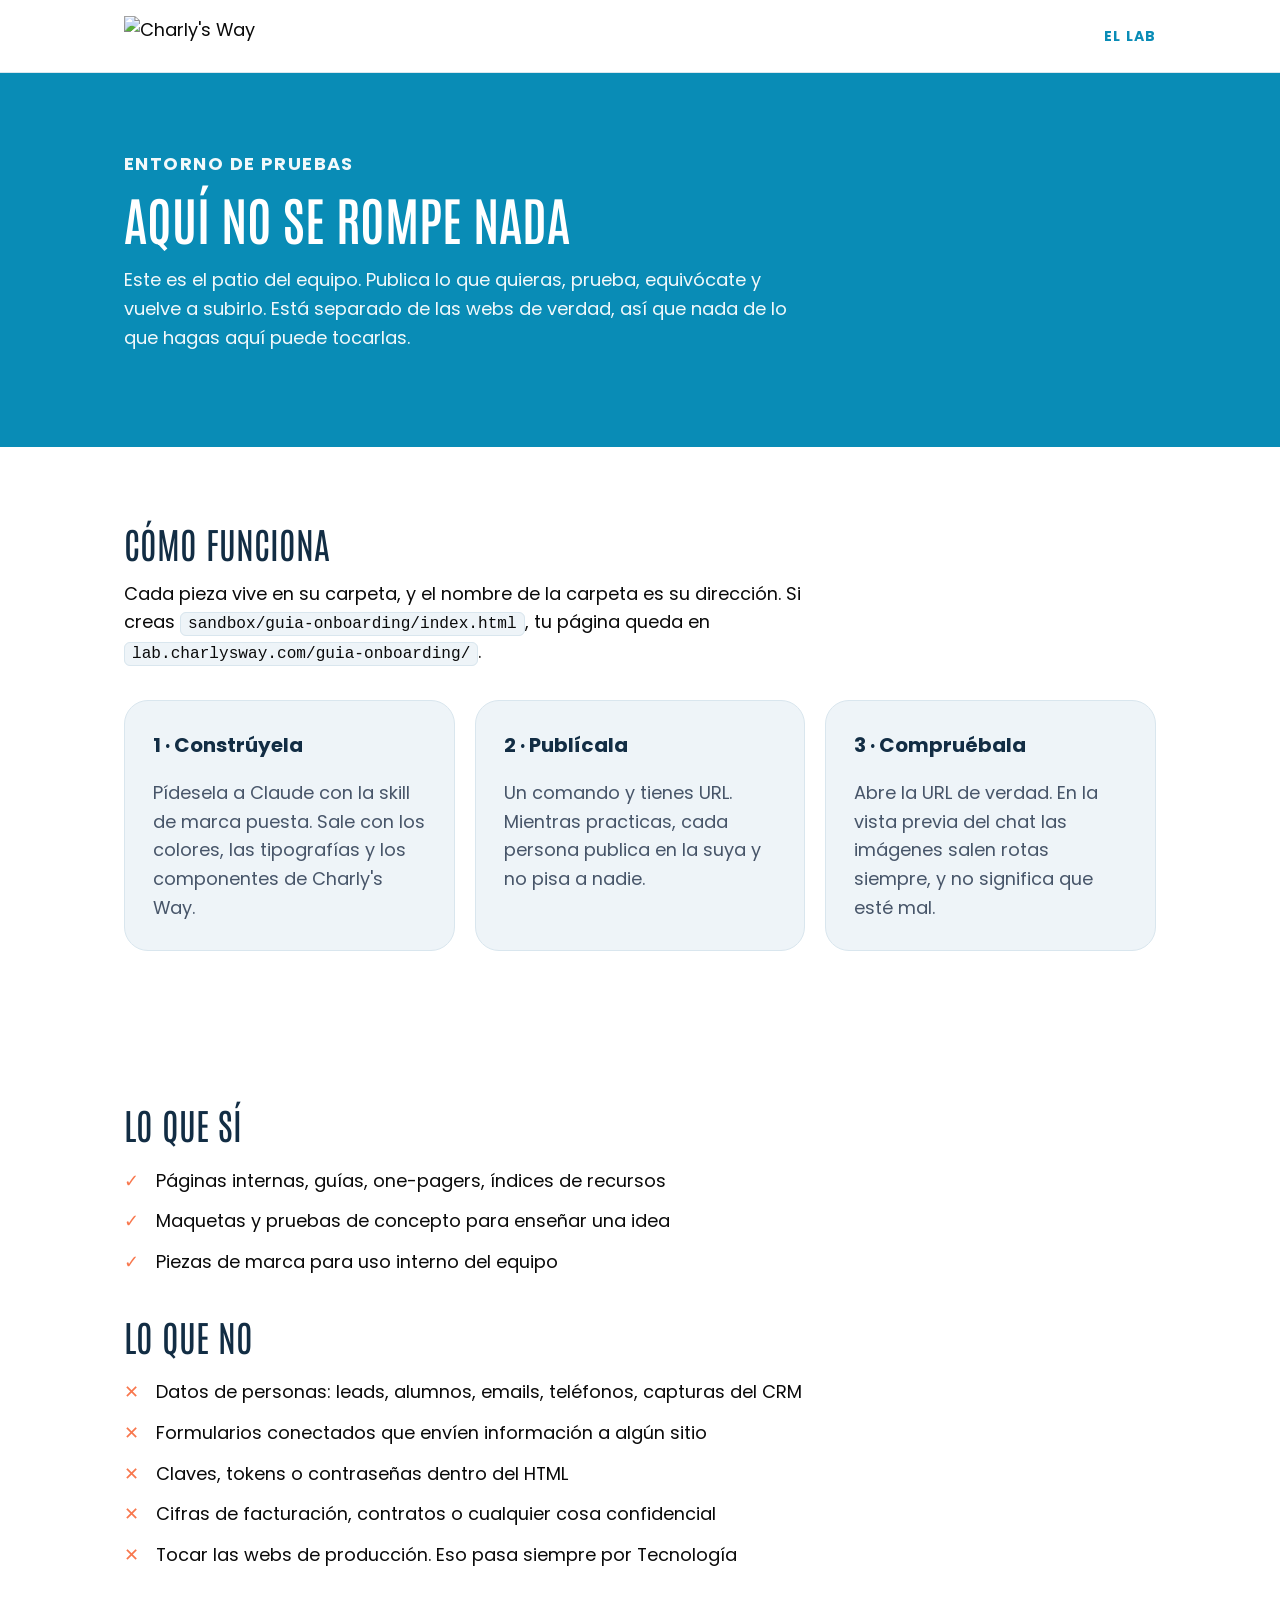
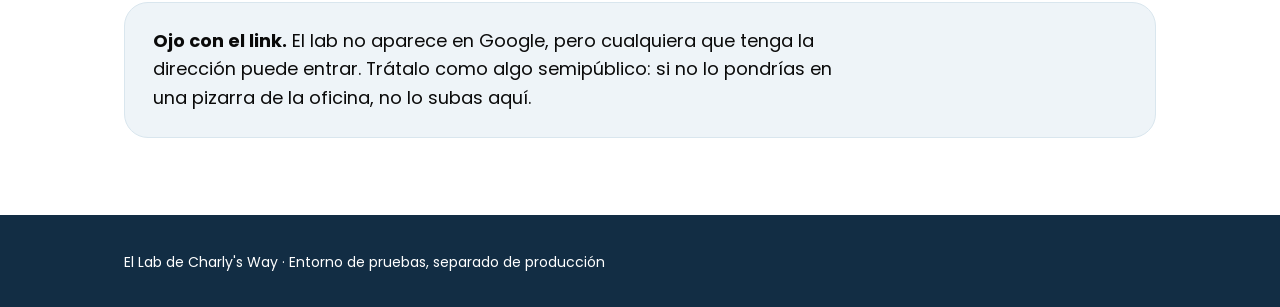
==== sandbox/index.html @ 8978dc8a "Skill de marca Charly's Way + entorno de pruebas El Lab - Plugin charlysway-web con dos skills: cw-m" ====
<!doctype html>
<html lang="es">
<head>
<meta charset="utf-8">
<meta name="viewport" content="width=device-width, initial-scale=1">
<meta name="robots" content="noindex, nofollow">
<title>El Lab · Charly's Way</title>
<link rel="icon" href="https://lp.charlysway.com/brandkit/assets/logos/logo-cw-azul.svg">
<style>
@import url('https://fonts.googleapis.com/css2?family=Antonio:wght@400;600;700&family=Poppins:ital,wght@0,300;0,400;0,500;0,600;0,700;0,800;1,400&display=swap');
:root{
  --cw-azul:#098cb6;--cw-naranja:#f8774d;--cw-oscuro:#122d44;--cw-blanco:#fff;
  --cw-naranja-hover:#fa8a64;--cw-tinta:#0a0a0a;--cw-tinta-suave:#475569;
  --cw-card:#eef4f8;--cw-borde:#d9e6ee;
  --cw-display:'Antonio',sans-serif;--cw-texto:'Poppins',system-ui,-apple-system,'Segoe UI',sans-serif;
  --cw-h1:clamp(2rem,1.4rem + 2.6vw,3.25rem);--cw-h2:clamp(1.5rem,1.2rem + 1.4vw,2.25rem);
  --cw-body:clamp(1rem,.96rem + .2vw,1.125rem);--cw-radio-boton:8px;--cw-radio-card:24px;
  --cw-seccion:clamp(3rem,6vw,5.5rem);--cw-ancho:1080px;
}
*{box-sizing:border-box}
body{margin:0;font-family:var(--cw-texto);font-size:var(--cw-body);line-height:1.6;color:var(--cw-tinta);background:var(--cw-blanco)}
.envoltorio{max-width:var(--cw-ancho);margin:0 auto;padding:0 24px}
h1,h2{font-family:var(--cw-display);text-transform:uppercase;line-height:1.05;margin:0 0 .4em}
h1{font-size:var(--cw-h1);font-weight:600;color:var(--cw-blanco)}
h2{font-size:var(--cw-h2);font-weight:400;color:var(--cw-oscuro)}
h3{font-size:1.25rem;font-weight:700;color:var(--cw-oscuro);margin:0 0 .5em}
p{max-width:62ch}
.cabecera{background:var(--cw-blanco);border-bottom:1.5px solid var(--cw-borde)}
.cabecera .envoltorio{display:flex;align-items:center;justify-content:space-between;gap:24px;padding:16px 24px}
.cabecera img{height:40px;width:auto;display:block}
/* Etiqueta pequeña: Poppins Bold mayúsculas. Antonio solo va en titulares grandes. */
.marca-lab{font-weight:700;text-transform:uppercase;color:var(--cw-azul);font-size:.875rem;letter-spacing:.08em}
.etiqueta{display:inline-block;font-weight:700;text-transform:uppercase;letter-spacing:.08em;font-size:.8125rem;margin:0 0 12px;color:var(--cw-blanco);opacity:.85}
.hero{background:var(--cw-azul) url('https://lp.charlysway.com/brandkit/assets/fotos/BG-03.jpg') center/cover no-repeat;color:var(--cw-blanco);padding:var(--cw-seccion) 0}
.hero p{font-size:1.125rem;opacity:.95}
.claro{background:var(--cw-blanco) url('https://lp.charlysway.com/brandkit/assets/fotos/bg-line-01-scaled.jpg') top center/cover no-repeat;padding:var(--cw-seccion) 0}
.blanco{background:var(--cw-blanco);padding:var(--cw-seccion) 0}
.rejilla{display:grid;gap:20px;grid-template-columns:repeat(auto-fit,minmax(260px,1fr));margin-top:32px}
.card{background:var(--cw-card);border:1.5px solid var(--cw-borde);border-radius:var(--cw-radio-card);padding:28px}
.card p{margin-bottom:0;color:var(--cw-tinta-suave)}
.card a{color:var(--cw-azul);font-weight:600}
.reglas{list-style:none;padding:0;margin:24px 0;max-width:62ch}
.reglas li{position:relative;padding-left:32px;margin-bottom:12px}
.reglas li::before{content:"✓";position:absolute;left:0;color:var(--cw-naranja);font-weight:700;font-size:1.125rem}
.reglas.no li::before{content:"✕"}
.aviso{background:var(--cw-card);border:1.5px solid var(--cw-borde);border-radius:var(--cw-radio-card);padding:24px 28px;margin-top:32px}
.aviso p{margin:0}
code{background:var(--cw-card);border:1px solid var(--cw-borde);border-radius:6px;padding:2px 7px;font-size:.9em}
.pie{background:var(--cw-oscuro);color:var(--cw-blanco);padding:36px 0;font-size:.875rem}
.pie p{margin:0;max-width:none}
</style>
</head>
<body>

<header class="cabecera">
  <div class="envoltorio">
    <img src="https://lp.charlysway.com/brandkit/assets/logos/logo-completo-azul.svg" alt="Charly's Way">
    <span class="marca-lab">El Lab</span>
  </div>
</header>

<section class="hero">
  <div class="envoltorio">
    <p class="etiqueta">Entorno de pruebas</p>
    <h1>Aquí no se rompe nada</h1>
    <p>Este es el patio del equipo. Publica lo que quieras, prueba, equivócate y vuelve a subirlo. Está separado de las webs de verdad, así que nada de lo que hagas aquí puede tocarlas.</p>
  </div>
</section>

<section class="claro">
  <div class="envoltorio">
    <h2>Cómo funciona</h2>
    <p>Cada pieza vive en su carpeta, y el nombre de la carpeta es su dirección. Si creas <code>sandbox/guia-onboarding/index.html</code>, tu página queda en <code>lab.charlysway.com/guia-onboarding/</code>.</p>

    <div class="rejilla">
      <article class="card">
        <h3>1 · Constrúyela</h3>
        <p>Pídesela a Claude con la skill de marca puesta. Sale con los colores, las tipografías y los componentes de Charly's Way.</p>
      </article>
      <article class="card">
        <h3>2 · Publícala</h3>
        <p>Un comando y tienes URL. Mientras practicas, cada persona publica en la suya y no pisa a nadie.</p>
      </article>
      <article class="card">
        <h3>3 · Compruébala</h3>
        <p>Abre la URL de verdad. En la vista previa del chat las imágenes salen rotas siempre, y no significa que esté mal.</p>
      </article>
    </div>
  </div>
</section>

<section class="blanco">
  <div class="envoltorio">
    <h2>Lo que sí</h2>
    <ul class="reglas">
      <li>Páginas internas, guías, one-pagers, índices de recursos</li>
      <li>Maquetas y pruebas de concepto para enseñar una idea</li>
      <li>Piezas de marca para uso interno del equipo</li>
    </ul>

    <h2 style="margin-top:2.5rem">Lo que no</h2>
    <ul class="reglas no">
      <li>Datos de personas: leads, alumnos, emails, teléfonos, capturas del CRM</li>
      <li>Formularios conectados que envíen información a algún sitio</li>
      <li>Claves, tokens o contraseñas dentro del HTML</li>
      <li>Cifras de facturación, contratos o cualquier cosa confidencial</li>
      <li>Tocar las webs de producción. Eso pasa siempre por Tecnología</li>
    </ul>

    <div class="aviso">
      <p><strong>Ojo con el link.</strong> El lab no aparece en Google, pero cualquiera que tenga la dirección puede entrar. Trátalo como algo semipúblico: si no lo pondrías en una pizarra de la oficina, no lo subas aquí.</p>
    </div>
  </div>
</section>

<footer class="pie">
  <div class="envoltorio">
    <p>El Lab de Charly's Way · Entorno de pruebas, separado de producción</p>
  </div>
</footer>

</body>
</html>
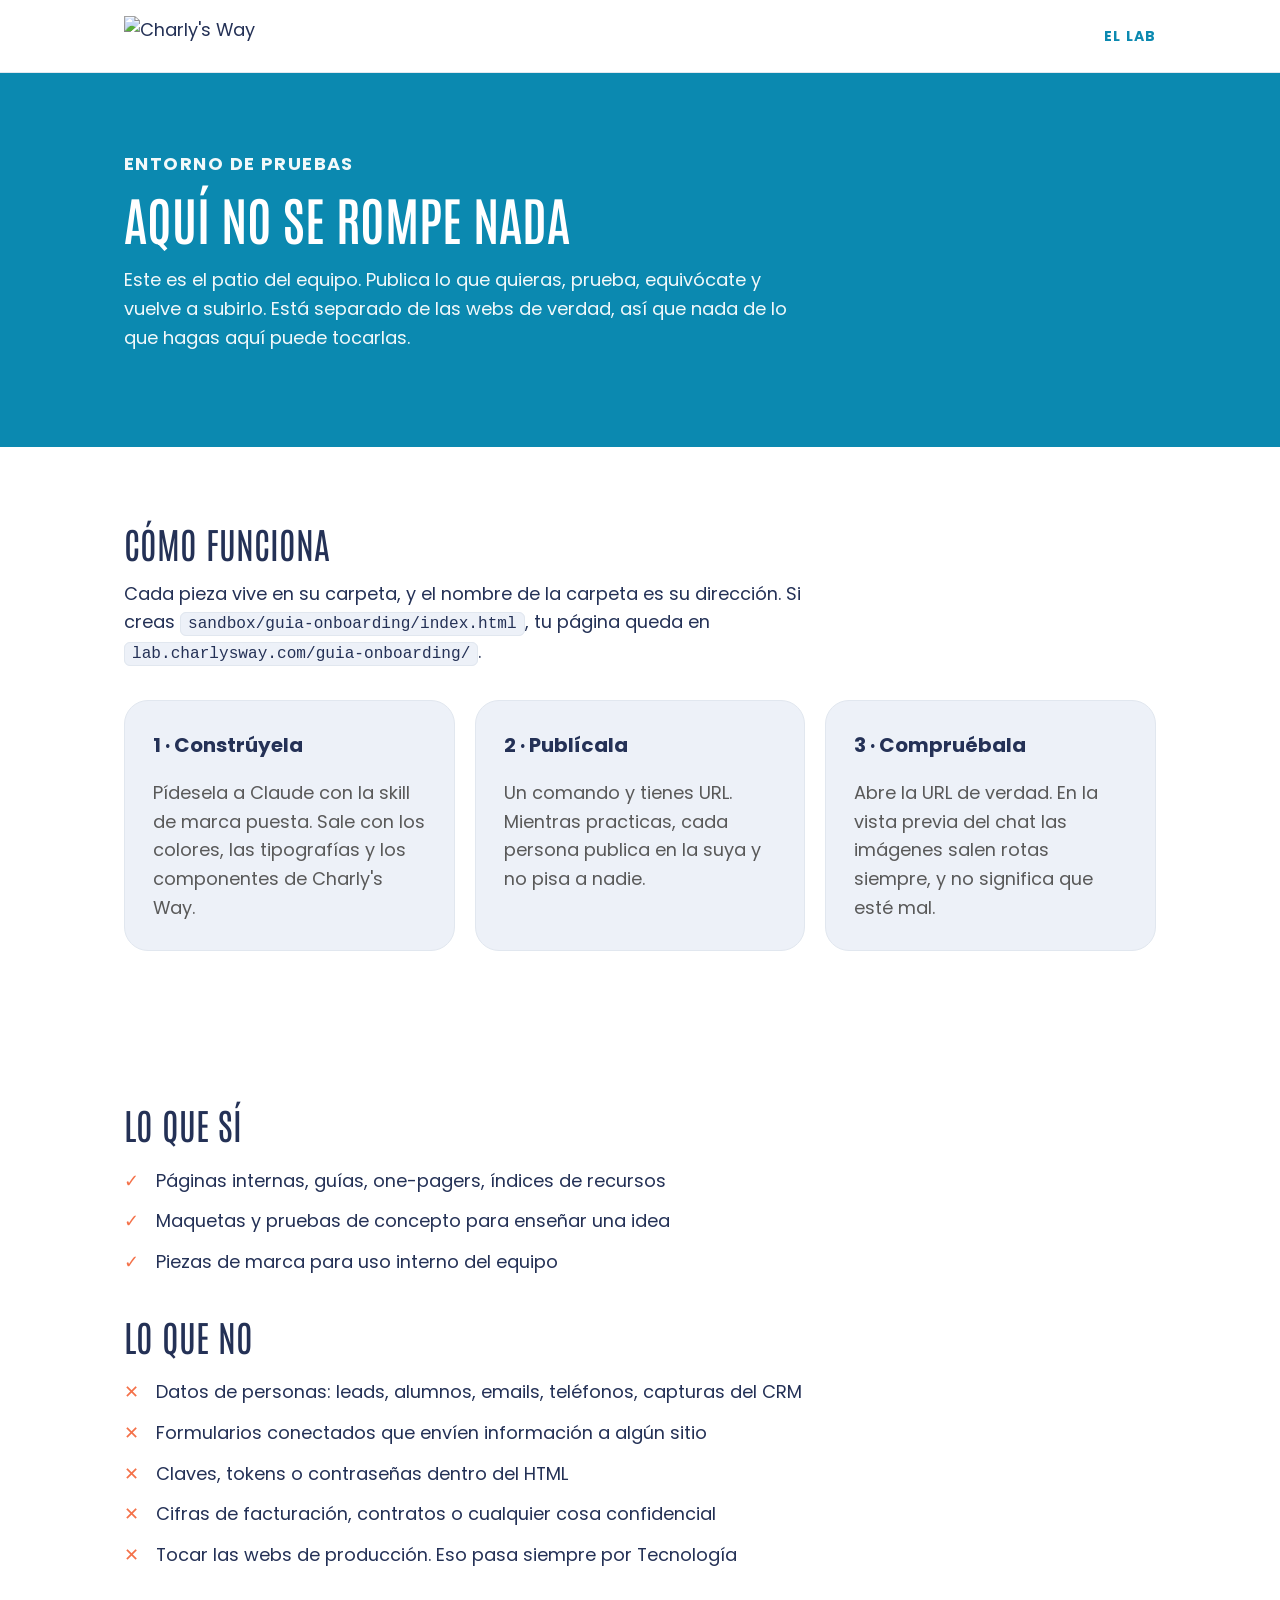
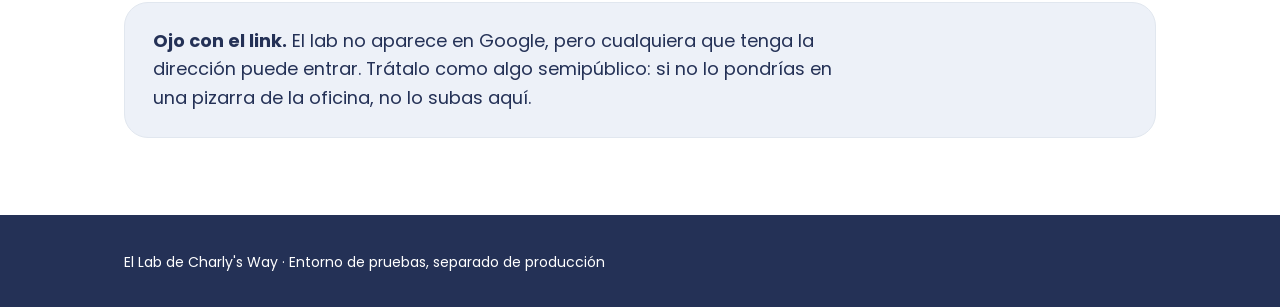
==== commit 3599ccc0: "Alinear la paleta con el manual y el campus + reglas de contraste Hallazgo: el campus (Next 16) usa " ====
--- a/sandbox/index.html
+++ b/sandbox/index.html
@@ -9,9 +9,9 @@
 <style>
 @import url('https://fonts.googleapis.com/css2?family=Antonio:wght@400;600;700&family=Poppins:ital,wght@0,300;0,400;0,500;0,600;0,700;0,800;1,400&display=swap');
 :root{
-  --cw-azul:#098cb6;--cw-naranja:#f8774d;--cw-oscuro:#122d44;--cw-blanco:#fff;
-  --cw-naranja-hover:#fa8a64;--cw-tinta:#0a0a0a;--cw-tinta-suave:#475569;
-  --cw-card:#eef4f8;--cw-borde:#d9e6ee;
+  --cw-azul:#0B89B0;--cw-naranja:#F47149;--cw-oscuro:#243156;--cw-blanco:#fff;
+  --cw-naranja-hover:#E25D33;--cw-tinta:#243156;--cw-tinta-suave:#595959;
+  --cw-card:#EDF1F8;--cw-borde:#E1E7EF;
   --cw-display:'Antonio',sans-serif;--cw-texto:'Poppins',system-ui,-apple-system,'Segoe UI',sans-serif;
   --cw-h1:clamp(2rem,1.4rem + 2.6vw,3.25rem);--cw-h2:clamp(1.5rem,1.2rem + 1.4vw,2.25rem);
   --cw-body:clamp(1rem,.96rem + .2vw,1.125rem);--cw-radio-boton:8px;--cw-radio-card:24px;
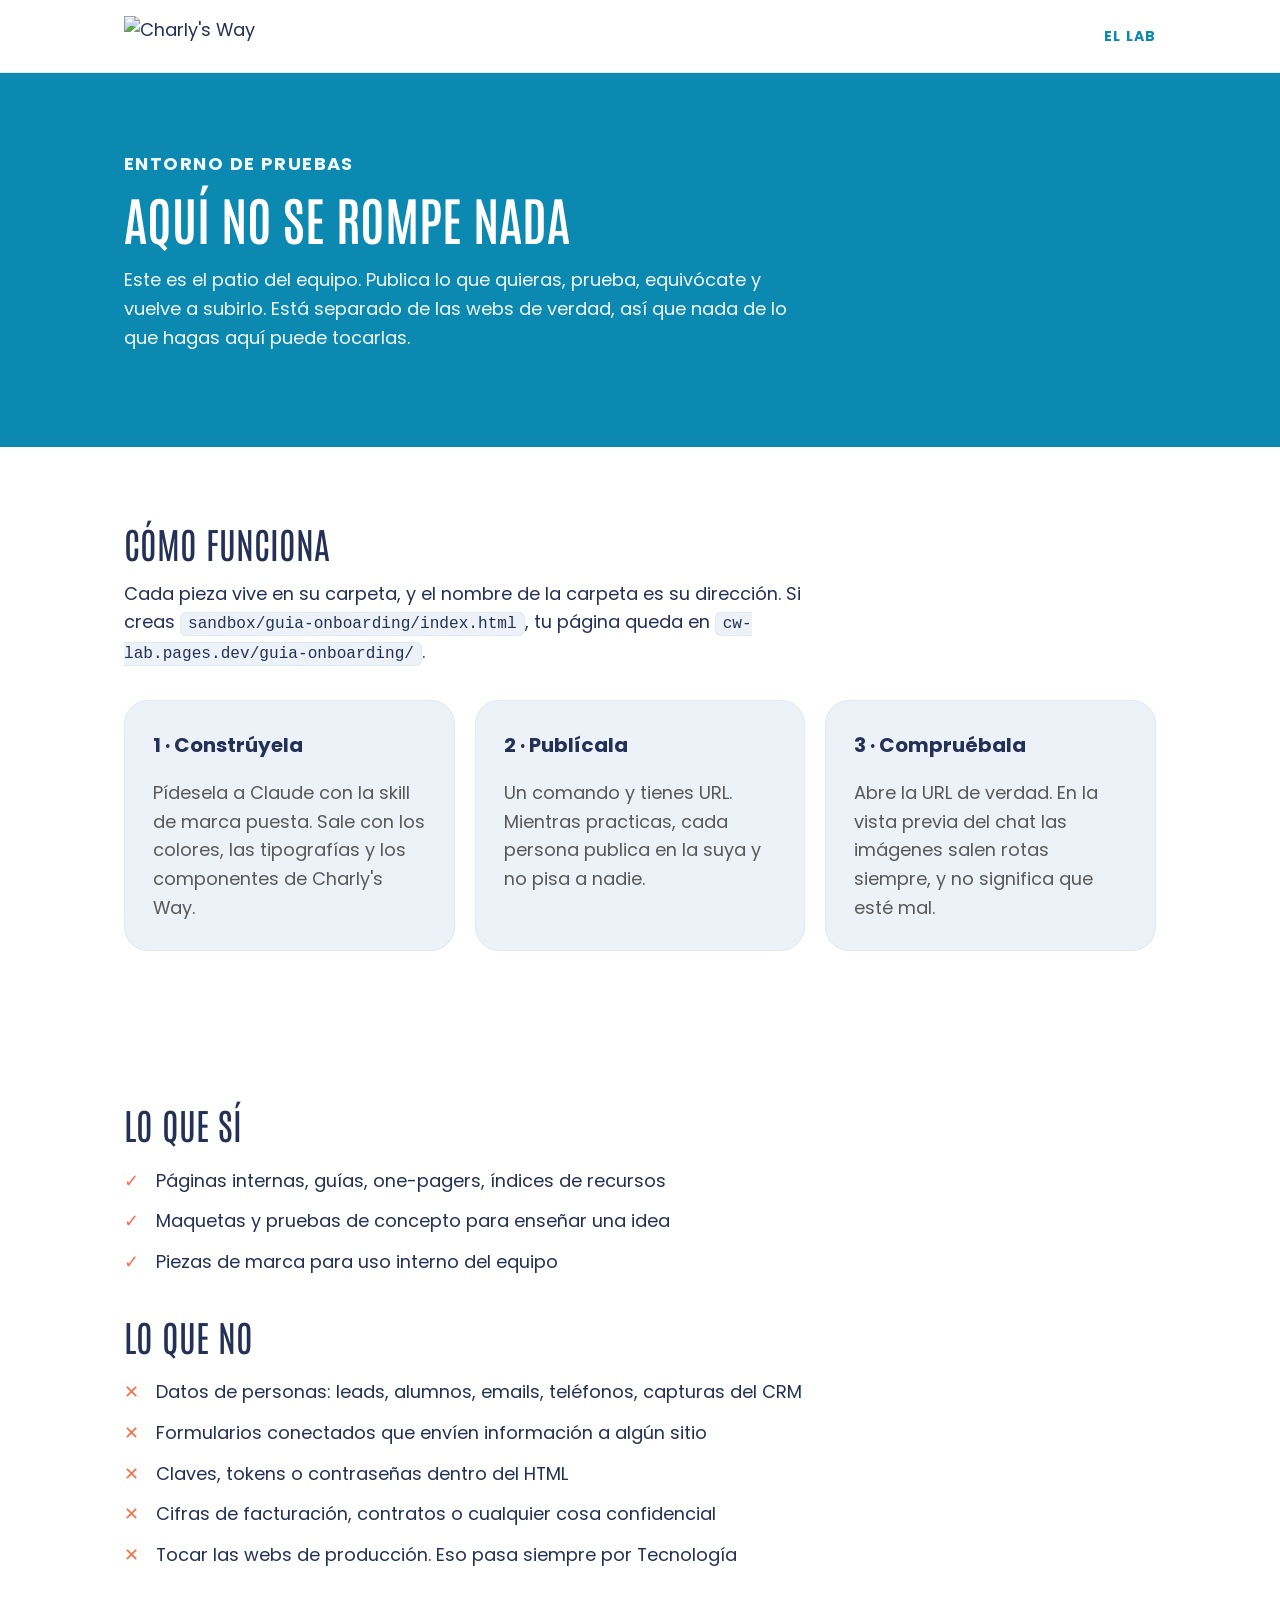
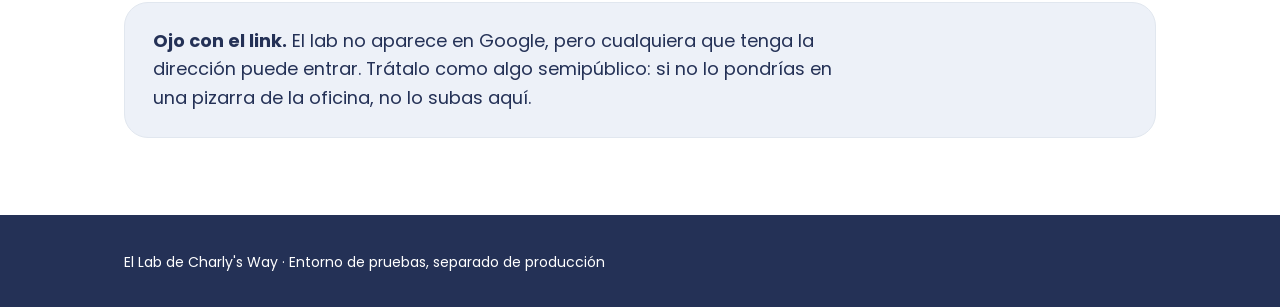
==== commit c5105b4b: "El Lab esta en produccion: proyecto cw-lab creado y desplegado - URL actual cw-lab.pages.dev; lab.ch" ====
--- a/sandbox/index.html
+++ b/sandbox/index.html
@@ -70,7 +70,7 @@
 <section class="claro">
   <div class="envoltorio">
     <h2>Cómo funciona</h2>
-    <p>Cada pieza vive en su carpeta, y el nombre de la carpeta es su dirección. Si creas <code>sandbox/guia-onboarding/index.html</code>, tu página queda en <code>lab.charlysway.com/guia-onboarding/</code>.</p>
+    <p>Cada pieza vive en su carpeta, y el nombre de la carpeta es su dirección. Si creas <code>sandbox/guia-onboarding/index.html</code>, tu página queda en <code>cw-lab.pages.dev/guia-onboarding/</code>.</p>
 
     <div class="rejilla">
       <article class="card">
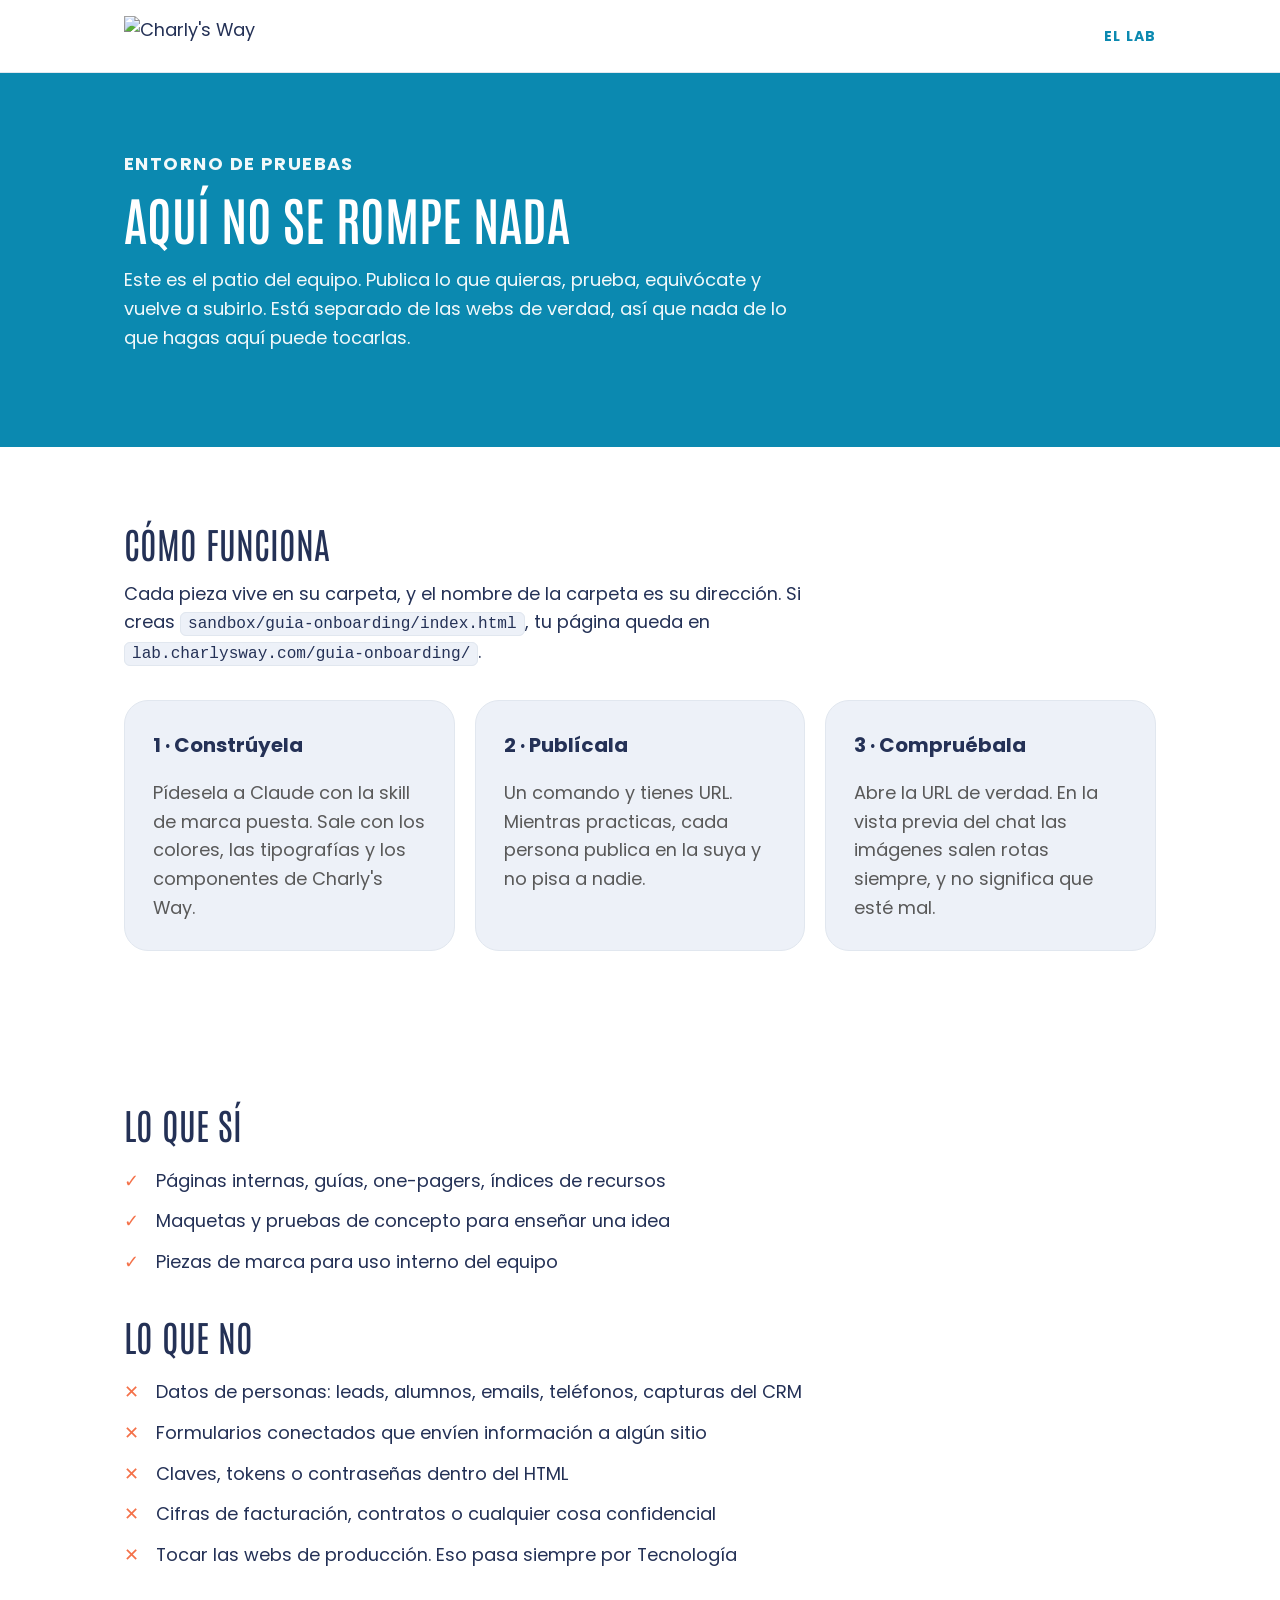
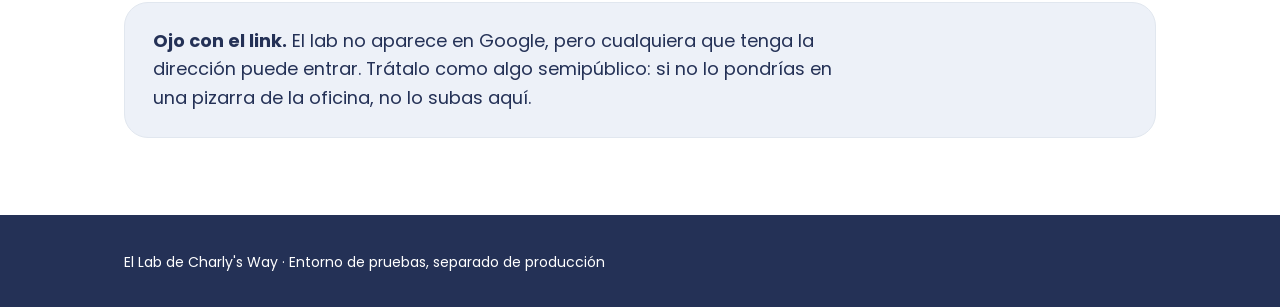
==== commit bc9a82b8: "lab.charlysway.com activo: dominio propio como direccion principal Co-Authored-By: Claude Opus 5 (1M" ====
--- a/sandbox/index.html
+++ b/sandbox/index.html
@@ -70,7 +70,7 @@
 <section class="claro">
   <div class="envoltorio">
     <h2>Cómo funciona</h2>
-    <p>Cada pieza vive en su carpeta, y el nombre de la carpeta es su dirección. Si creas <code>sandbox/guia-onboarding/index.html</code>, tu página queda en <code>cw-lab.pages.dev/guia-onboarding/</code>.</p>
+    <p>Cada pieza vive en su carpeta, y el nombre de la carpeta es su dirección. Si creas <code>sandbox/guia-onboarding/index.html</code>, tu página queda en <code>lab.charlysway.com/guia-onboarding/</code>.</p>
 
     <div class="rejilla">
       <article class="card">
